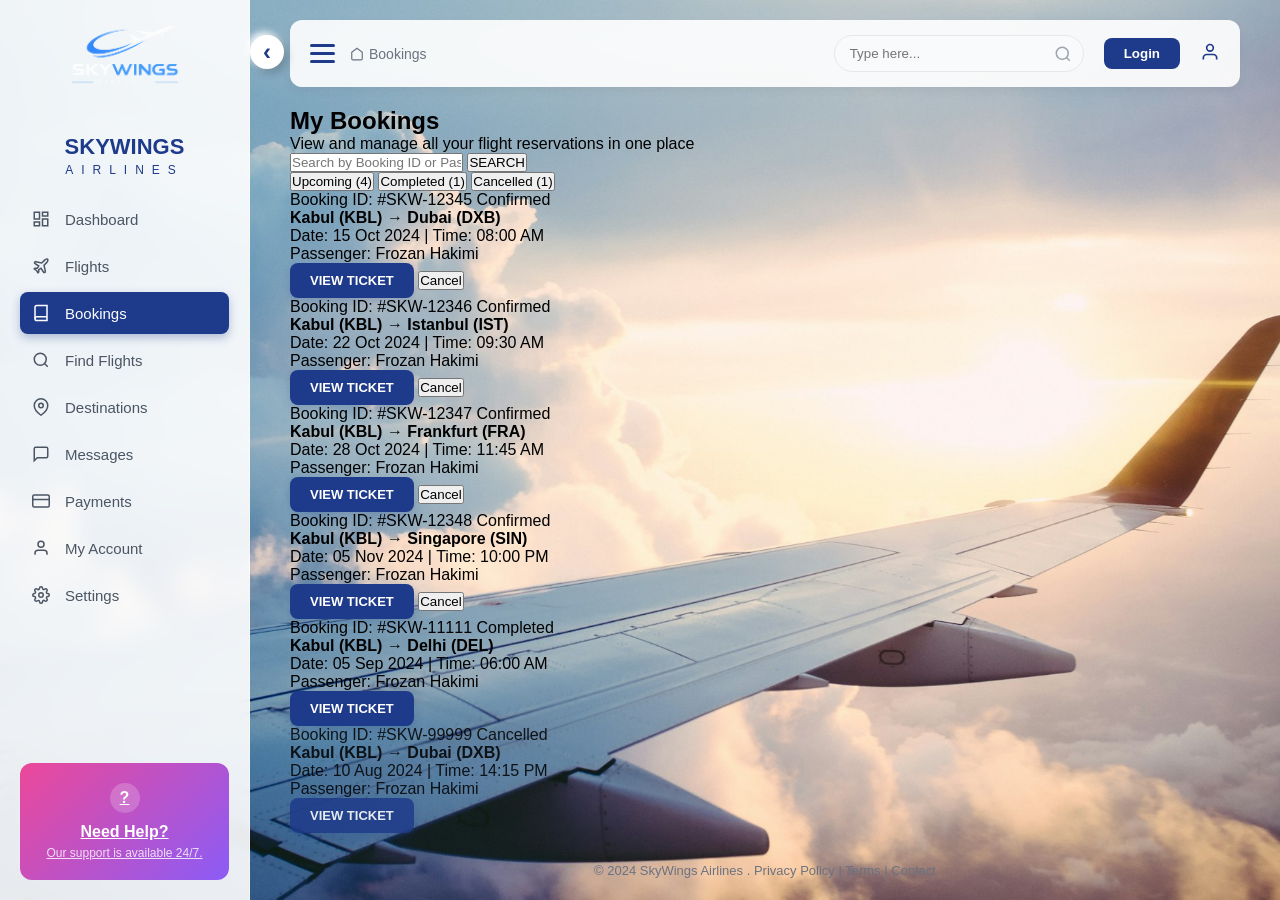
==== booking.html @ 594fcf5f "Add page and cards" ====
<!DOCTYPE html>
<html lang="en">
<head>
    <meta charset="UTF-8">
    <meta name="viewport" content="width=device-width, initial-scale=1.0">
    <title>My Bookings - SkyWings Airlines</title>
    <link rel="stylesheet" href="style.css">
    <link rel="stylesheet" href="responsive.css">
    <link rel="stylesheet" href="pages.css">
</head>
<body>

    <!-- Sidebar -->
    <aside class="sidebar">
        <div class="logo-area">
            <img src="images/logo.png" alt="SkyWings Logo">
            <h1>SKYWINGS</h1>
            <span>Airlines</span>
        </div>
        <nav class="menu">
            <a href="Dashboard.html">
                <svg width="18" height="18" viewBox="0 0 24 24" fill="none" stroke="currentColor" stroke-width="2"><rect x="3" y="3" width="7" height="9"></rect><rect x="14" y="3" width="7" height="5"></rect><rect x="14" y="12" width="7" height="9"></rect><rect x="3" y="16" width="7" height="5"></rect></svg>
                Dashboard
            </a>
            <a href="findflights.html">
                <svg width="18" height="18" viewBox="0 0 24 24" fill="none" stroke="currentColor" stroke-width="2"><path d="M17.8 19.2L16 11l3.5-3.5C21 6 21.5 4 21 3c-1-.5-3 0-4.5 1.5L13 8 4.8 6.2c-.5-.1-.9.1-1.1.5l-.3.5c-.2.5-.1 1 .3 1.3L9 12l-2 3H4l-1 1 3 2 2 3 1-1v-3l3-2 3.5 5.3c.3.4.8.5 1.3.3l.5-.2c.4-.3.6-.7.5-1.2z"></path></svg>
                Flights
            </a>
            <a href="booking.html" class="active">
                <svg width="18" height="18" viewBox="0 0 24 24" fill="none" stroke="currentColor" stroke-width="2"><path d="M4 19.5A2.5 2.5 0 0 1 6.5 17H20"></path><path d="M6.5 2H20v20H6.5A2.5 2.5 0 0 1 4 19.5v-15A2.5 2.5 0 0 1 6.5 2z"></path></svg>
                Bookings
            </a>
            <a href="findflights.html">
                <svg width="18" height="18" viewBox="0 0 24 24" fill="none" stroke="currentColor" stroke-width="2"><circle cx="11" cy="11" r="8"></circle><line x1="21" y1="21" x2="16.65" y2="16.65"></line></svg>
                Find Flights
            </a>
            <a href="#">
                <svg width="18" height="18" viewBox="0 0 24 24" fill="none" stroke="currentColor" stroke-width="2"><path d="M21 10c0 7-9 13-9 13s-9-6-9-13a9 9 0 0 1 18 0z"></path><circle cx="12" cy="10" r="3"></circle></svg>
                Destinations
            </a>
            <a href="#">
                <svg width="18" height="18" viewBox="0 0 24 24" fill="none" stroke="currentColor" stroke-width="2"><path d="M21 15a2 2 0 0 1-2 2H7l-4 4V5a2 2 0 0 1 2-2h14a2 2 0 0 1 2 2z"></path></svg>
                Messages
            </a>
            <a href="#">
                <svg width="18" height="18" viewBox="0 0 24 24" fill="none" stroke="currentColor" stroke-width="2"><rect x="1" y="4" width="22" height="16" rx="2" ry="2"></rect><line x1="1" y1="10" x2="23" y2="10"></line></svg>
                Payments
            </a>
            <a href="#">
                <svg width="18" height="18" viewBox="0 0 24 24" fill="none" stroke="currentColor" stroke-width="2"><path d="M20 21v-2a4 4 0 0 0-4-4H8a4 4 0 0 0-4 4v2"></path><circle cx="12" cy="7" r="4"></circle></svg>
                My Account
            </a>
            <a href="#">
                <svg width="18" height="18" viewBox="0 0 24 24" fill="none" stroke="currentColor" stroke-width="2"><circle cx="12" cy="12" r="3"></circle><path d="M19.4 15a1.65 1.65 0 0 0 .33 1.82l.06.06a2 2 0 0 1 0 2.83 2 2 0 0 1-2.83 0l-.06-.06a1.65 1.65 0 0 0-1.82-.33 1.65 1.65 0 0 0-1 1.51V21a2 2 0 0 1-2 2 2 2 0 0 1-2-2v-.09A1.65 1.65 0 0 0 9 19.4a1.65 1.65 0 0 0-1.82.33l-.06.06a2 2 0 0 1-2.83 0 2 2 0 0 1 0-2.83l.06-.06a1.65 1.65 0 0 0 .33-1.82 1.65 1.65 0 0 0-1.51-1H3a2 2 0 0 1-2-2 2 2 0 0 1 2-2h.09A1.65 1.65 0 0 0 4.6 9a1.65 1.65 0 0 0-.33-1.82l-.06-.06a2 2 0 0 1 0-2.83 2 2 0 0 1 2.83 0l.06.06a1.65 1.65 0 0 0 1.82.33H9a1.65 1.65 0 0 0 1-1.51V3a2 2 0 0 1 2-2 2 2 0 0 1 2 2v.09a1.65 1.65 0 0 0 1 1.51 1.65 1.65 0 0 0 1.82-.33l.06-.06a2 2 0 0 1 2.83 0 2 2 0 0 1 0 2.83l-.06.06a1.65 1.65 0 0 0-.33 1.82V9a1.65 1.65 0 0 0 1.51 1H21a2 2 0 0 1 2 2 2 2 0 0 1-2 2h-.09a1.65 1.65 0 0 0-1.51 1z"></path></svg>
                Settings
            </a>
        </nav>
        <a href="mailto:hakimifrozan0@gmail.com" class="support-card">
            <div class="help-icon">?</div>
            <h3>Need Help?</h3>
            <p>Our support is available 24/7.</p>
        </a>
    </aside>

    <button class="sidebar-toggle" id="sidebarToggle" aria-label="Collapse sidebar">‹</button>
    <div class="sidebar-overlay" id="sidebarOverlay"></div>

    <!-- Main Content -->
    <main class="main-content">

        <header class="topbar">
            <div class="topbar-left">
                <button class="hamburger" id="hamburgerBtn">
                    <div class="line"></div>
                    <div class="line"></div>
                    <div class="line"></div>
                </button>
                <div class="page-title">
                    <svg width="14" height="14" viewBox="0 0 24 24" fill="none" stroke="currentColor" stroke-width="2"><path d="M3 9l9-7 9 7v11a2 2 0 0 1-2 2H5a2 2 0 0 1-2-2z"></path></svg>
                    <span>Bookings</span>
                </div>
                <div class="hamburger-dropdown" id="hamburgerDropdown">
                    <a href="#" onclick="selectOption(event)">Profile</a>
                    <a href="#" onclick="selectOption(event)">Settings</a>
                    <a href="#" onclick="selectOption(event)">Help</a>
                    <a href="#" onclick="selectOption(event)">Log out</a>
                </div>
            </div>
            <div class="topbar-right">
                <div class="search-box">
                    <input type="text" placeholder="Type here..." id="searchInput">
                    <svg width="18" height="18" viewBox="0 0 24 24" fill="none" stroke="currentColor" stroke-width="2"><circle cx="11" cy="11" r="8"></circle><line x1="21" y1="21" x2="16.65" y2="16.65"></line></svg>
                    <div class="search-dropdown" id="searchDropdown">
                        <a href="findflights.html">Find Flights</a>
                        <a href="booking.html">Bookings</a>
                        <a href="Dashboard.html">Dashboard</a>
                    </div>
                </div>
                <button class="login-btn">Login</button>
                <div class="user-actions">
                    <svg width="20" height="20" viewBox="0 0 24 24" fill="none" stroke="currentColor" stroke-width="2"><path d="M20 21v-2a4 4 0 0 0-4-4H8a4 4 0 0 0-4 4v2"></path><circle cx="12" cy="7" r="4"></circle></svg>
                </div>
            </div>
        </header>

        <!-- HERO -->
        <div class="page-hero">
            <div class="page-hero-content">
                <h2>My Bookings</h2>
                <p>View and manage all your flight reservations in one place</p>
                <div class="hero-search-form">
                    <input type="text" placeholder="Search by Booking ID or Passenger Name">
                    <button class="btn-search">SEARCH</button>
                </div>
            </div>
        </div>

        <!-- TABS -->
        <div class="view-tabs">
            <button class="tab-btn active" data-target="upcoming">Upcoming (4)</button>
            <button class="tab-btn" data-target="completed">Completed (1)</button>
            <button class="tab-btn" data-target="cancelled">Cancelled (1)</button>
        </div>

        <!-- UPCOMING -->
        <div id="upcoming" class="view-content active">
            <div class="booking-card">
                <div class="booking-header">
                    <span>Booking ID: #SKW-12345</span>
                    <span class="status confirmed">Confirmed</span>
                </div>
                <div class="booking-body">
                    <div class="booking-route">
                        <h4>Kabul (KBL) → Dubai (DXB)</h4>
                        <p>Date: 15 Oct 2024 | Time: 08:00 AM</p>
                        <p>Passenger: Frozan Hakimi</p>
                    </div>
                    <div class="booking-actions">
                        <button class="btn-blue">View Ticket</button>
                        <button class="btn-cancel">Cancel</button>
                    </div>
                </div>
            </div>

            <div class="booking-card">
                <div class="booking-header">
                    <span>Booking ID: #SKW-12346</span>
                    <span class="status confirmed">Confirmed</span>
                </div>
                <div class="booking-body">
                    <div class="booking-route">
                        <h4>Kabul (KBL) → Istanbul (IST)</h4>
                        <p>Date: 22 Oct 2024 | Time: 09:30 AM</p>
                        <p>Passenger: Frozan Hakimi</p>
                    </div>
                    <div class="booking-actions">
                        <button class="btn-blue">View Ticket</button>
                        <button class="btn-cancel">Cancel</button>
                    </div>
                </div>
            </div>

            <div class="booking-card">
                <div class="booking-header">
                    <span>Booking ID: #SKW-12347</span>
                    <span class="status confirmed">Confirmed</span>
                </div>
                <div class="booking-body">
                    <div class="booking-route">
                        <h4>Kabul (KBL) → Frankfurt (FRA)</h4>
                        <p>Date: 28 Oct 2024 | Time: 11:45 AM</p>
                        <p>Passenger: Frozan Hakimi</p>
                    </div>
                    <div class="booking-actions">
                        <button class="btn-blue">View Ticket</button>
                        <button class="btn-cancel">Cancel</button>
                    </div>
                </div>
            </div>

            <div class="booking-card">
                <div class="booking-header">
                    <span>Booking ID: #SKW-12348</span>
                    <span class="status confirmed">Confirmed</span>
                </div>
                <div class="booking-body">
                    <div class="booking-route">
                        <h4>Kabul (KBL) → Singapore (SIN)</h4>
                        <p>Date: 05 Nov 2024 | Time: 10:00 PM</p>
                        <p>Passenger: Frozan Hakimi</p>
                    </div>
                    <div class="booking-actions">
                        <button class="btn-blue">View Ticket</button>
                        <button class="btn-cancel">Cancel</button>
                    </div>
                </div>
            </div>
        </div>

        <!-- COMPLETED -->
        <div id="completed" class="view-content">
            <div class="booking-card">
                <div class="booking-header">
                    <span>Booking ID: #SKW-11111</span>
                    <span class="status completed">Completed</span>
                </div>
                <div class="booking-body">
                    <div class="booking-route">
                        <h4>Kabul (KBL) → Delhi (DEL)</h4>
                        <p>Date: 05 Sep 2024 | Time: 06:00 AM</p>
                        <p>Passenger: Frozan Hakimi</p>
                    </div>
                    <div class="booking-actions">
                        <button class="btn-blue">View Ticket</button>
                    </div>
                </div>
            </div>
        </div>

        <!-- CANCELLED -->
        <div id="cancelled" class="view-content">
            <div class="booking-card" style="opacity: 0.85;">
                <div class="booking-header">
                    <span>Booking ID: #SKW-99999</span>
                    <span class="status cancelled">Cancelled</span>
                </div>
                <div class="booking-body">
                    <div class="booking-route">
                        <h4>Kabul (KBL) → Dubai (DXB)</h4>
                        <p>Date: 10 Aug 2024 | Time: 14:15 PM</p>
                        <p>Passenger: Frozan Hakimi</p>
                    </div>
                    <div class="booking-actions">
                        <button class="btn-blue">View Ticket</button>
                    </div>
                </div>
            </div>
        </div>

        <div class="footer">
            © 2024 SkyWings Airlines . Privacy Policy | Terms | Contact
        </div>
    </main>
---- style.css ----
* {
    margin: 0;
    padding: 0;
    box-sizing: border-box;
    font-family: 'Segoe UI', Arial, sans-serif;
}

body {
    height: 100vh;
    display: flex;
    background: url('images/sky.jpeg') center/cover no-repeat fixed;
    overflow: hidden;
}

/* Sidebar */
.sidebar {
    width: 250px;
    background: rgba(255, 255, 255, 0.9);
    backdrop-filter: blur(10px);
    border-right: 1px solid rgba(255, 255, 255, 0.4);
    display: flex;
    flex-direction: column;
    padding: 20px;
    z-index: 200;
    overflow: auto;
}

.logo-area {
    text-align: center;
    margin-bottom: 20px;
}

.logo-area img {
    width: 150px;
    height: auto;
    margin-top: -40px;
}

.logo-area h1 {
    color: #1e3a8a;
    font-size: 22px;
    font-weight: 800;
}

.logo-area span {
    color: #1e3a8a;
    font-size: 12px;
    letter-spacing: 8px;
    text-transform: uppercase;
}

.menu {
    list-style: none;
    flex-grow: 1;
}

.menu a {
    display: flex;
    align-items: center;
    gap: 15px;
    padding: 12px;
    margin-bottom: 5px;
    text-decoration: none;
    color: #4b5563;
    border-radius: 8px;
    font-size: 15px;
    transition: 0.3s;
}

.menu a.active,
.menu a:hover {
    background-color: #1e3a8a;
    color: white;
    box-shadow: 0 4px 10px rgba(30, 58, 138, 0.3);
}

.support-card {
    background: linear-gradient(135deg, #ec4899, #8b5cf6);
    color: white;
    padding: 20px;
    border-radius: 12px;
    text-align: center;
    cursor: pointer;
}

.help-icon {
    width: 30px;
    height: 30px;
    background: rgba(255, 255, 255, 0.2);
    border-radius: 50%;
    margin: 0 auto 10px;
    font-weight: bold;
    display: flex;
    align-items: center;
    justify-content: center;
}

.support-card h3 {
    font-size: 16px;
    margin-bottom: 5px;
}

.support-card p {
    font-size: 12px;
    opacity: 0.8;
}

/* Main Content */
.main-content {
    flex-grow: 1;
    padding: 20px 40px;
    overflow-y: auto;
}

/* Topbar */
.topbar {
    display: flex;
    justify-content: space-between;
    align-items: center;
    margin-bottom: 20px;
    background: rgba(255, 255, 255, 0.9);
    padding: 15px 20px;
    border-radius: 12px;
    backdrop-filter: blur(10px);
    box-shadow: 0 4px 10px rgba(0, 0, 0, 0.05);
    position: relative;
    z-index: 10;
}

.topbar-left {
    display: flex;
    align-items: center;
    gap: 15px;
    position: relative;
}

.hamburger {
    display: flex;
    flex-direction: column;
    gap: 5px;
    background: none;
    border: none;
    cursor: pointer;
}

.hamburger .line {
    width: 25px;
    height: 3px;
    background-color: #1e3a8a;
    border-radius: 2px;
}

.page-title {
    color: #6b7280;
    font-size: 14px;
    display: flex;
    align-items: center;
    gap: 5px;
}

.topbar-right {
    display: flex;
    align-items: center;
    gap: 20px;
}

.search-box {
    position: relative;
    width: 250px;
}

.search-box input {
    width: 100%;
    padding: 10px 35px 10px 15px;
    border: 1px solid #e5e7eb;
    border-radius: 20px;
    outline: none;
    background: #f9fafb;
}

.search-box svg {
    position: absolute;
    right: 12px;
    top: 50%;
    transform: translateY(-50%);
    color: #9ca3af;
}

.search-dropdown {
    position: absolute;
    top: 110%;
    left: 0;
    right: 0;
    background: white;
    border-radius: 8px;
    box-shadow: 0 10px 20px rgba(0, 0, 0, 0.1);
    overflow: hidden;
    display: none;
}

.search-dropdown.show {
    display: block;
}

.search-dropdown a {
    display: block;
    padding: 12px 15px;
    text-decoration: none;
    color: #1e3a8a;
    font-size: 14px;
}

.search-dropdown a:hover {
    background-color: #f3f4f6;
}

.login-btn {
    background: #1e3a8a;
    color: white;
    border: none;
    padding: 8px 20px;
    border-radius: 8px;
    cursor: pointer;
    font-weight: bold;
}

.user-actions svg {
    color: #1e3a8a;
    cursor: pointer;
}

.welcome-title {
    font-size: 28px;
    color: #1e3a8a;
    margin-bottom: 20px;
}

/* Hamburger Dropdown */
.hamburger-dropdown {
    position: absolute;
    top: 50px;
    left: 0;
    background: #ffffff;
    border: 1px solid #e5e7eb;
    border-radius: 8px;
    box-shadow: 0 10px 20px rgba(0, 0, 0, 0.1);
    padding: 10px;
    min-width: 180px;
    display: none;
    z-index: 1000;
}

.hamburger-dropdown.show {
    display: block;
}

.hamburger-dropdown a {
    display: block;
    padding: 12px 15px;
    text-decoration: none;
    color: #1e3a8a;
    font-size: 14px;
    border-radius: 6px;
    border-bottom: 1px solid #f3f4f6;
    transition: background 0.3s;
}

.hamburger-dropdown a:last-child {
    border-bottom: none;
}

.hamburger-dropdown a:hover {
    background-color: #f3f4f6;
    color: #1e3a8a;
}
/* Cards Grid */
.dashboard-grid {
    display: grid;
    grid-template-columns: repeat(2, 1fr);
    gap: 20px;
}

.card {
    background: rgba(255, 255, 255, 0.9);
    backdrop-filter: blur(10px);
    border: 1px solid rgba(255, 255, 255, 0.5);
    border-radius: 16px;
    padding: 20px;
    box-shadow: 0 10px 20px rgba(0, 0, 0, 0.05);
}

.card-header {
    display: flex;
    justify-content: space-between;
    align-items: center;
    margin-bottom: 15px;
}

.card-title {
    font-weight: bold;
    color: #1e3a8a;
    font-size: 18px;
}

.info-icon {
    width: 20px;
    height: 20px;
    border: 1px solid #e5e7eb;
    border-radius: 50%;
    display: flex;
    align-items: center;
    justify-content: center;
    color: #9ca3af;
    font-size: 12px;
    cursor: pointer;
}

/* Progress Bars */
.progress-bar {
    width: 100%;
    height: 8px;
    background: #e5e7eb;
    border-radius: 10px;
    overflow: hidden;
    margin: 8px 0 18px;
    flex: 2;
}

.progress-fill {
    height: 100%;
    background: #3b82f6;
    border-radius: 10px;
}

/* Chart Cards */
.chart-layout {
    display: flex;
    align-items: center;
    gap: 20px;
    margin-bottom: 20px;
}

.graph-placeholder {
    width: 150px;
    height: 150px;
    background-color: #f3f4f6;
    border-radius: 50%;
    display: flex;
    justify-content: center;
    align-items: center;
    flex-shrink: 0;
    overflow: hidden;
}

.graph-placeholder img {
    width: 100%;
    height: 100%;
    object-fit: cover;
}

.chart-legend {
    display: flex;
    flex-direction: column;
    justify-content: center;
    gap: 15px;
    width: 100%;
    font-size: 13px;
}

.legend-item {
    display: flex;
    align-items: center;
    color: #374151;
}

.dot {
    width: 12px;
    height: 12px;
    border-radius: 3px;
    margin-right: 10px;
    flex-shrink: 0;
}

.pct {
    margin-left: auto;
    color: #6b7280;
    font-weight: bold;
}

/* Buttons */
.btn-blue {
    background: #1e3a8a;
    color: white;
    border: none;
    padding: 10px 20px;
    border-radius: 8px;
    cursor: pointer;
    font-size: 13px;
    font-weight: bold;
    text-transform: uppercase;
    transition: 0.3s;
    box-shadow: 0 4px 10px rgba(30, 58, 138, 0.2);
}

.btn-blue:hover {
    background: #2563eb;
    transform: translateY(-2px);
}

/* Flight Performance */
.stat-row {
    display: flex;
    align-items: center;
    justify-content: space-between;
    margin-bottom: 12px;
}

.thumb-placeholder {
    width: 50px;
    height: 40px;
    border-radius: 6px;
    flex-shrink: 0;
    border: 1px solid #e5e7eb;
}

.stat-name {
    flex: 1;
    margin-left: 15px;
    font-weight: 600;
    color: #1f2937;
    font-size: 14px;
}

.percentage {
    font-weight: bold;
    color: #1e3a8a;
}

.footer {
    text-align: center;
    margin-top: 30px;
    color: #6b7280;
    font-size: 13px;
}
/* =========================================
   DESKTOP SIDEBAR TOGGLE BUTTON
   ========================================= */

   .sidebar-toggle {
    position: fixed;
    left: 250px;
    top: 35px;

    width: 34px;
    height: 34px;

    border: none;
    border-radius: 50%;

    background: #ffffff;
    color: #1e3a8a;

    font-size: 24px;
    font-weight: bold;

    display: flex;
    align-items: center;
    justify-content: center;

    cursor: pointer;

    /* Embossed effect */
    box-shadow:
        4px 4px 8px rgba(0, 0, 0, 0.20),
        -3px -3px 7px rgba(255, 255, 255, 0.9);

    z-index: 3000;

    transition: 0.3s ease;
}

.sidebar-toggle:hover {
    transform: scale(1.08);
}

.sidebar-toggle:active {
    box-shadow:
        inset 3px 3px 6px rgba(0, 0, 0, 0.20),
        inset -3px -3px 6px rgba(255, 255, 255, 0.8);
}


/* =========================================
   COLLAPSED SIDEBAR - DESKTOP
   ========================================= */

.sidebar {
    transition: width 0.3s ease;
}

.sidebar.collapsed {
    width: 80px;
}


/* Hide logo */

.sidebar.collapsed .logo-area img,
.sidebar.collapsed .logo-area h1,
.sidebar.collapsed .logo-area span {
    display: none;
}


/* Keep only icons */

.sidebar.collapsed .menu a {
    font-size: 0;
    justify-content: center;
}

.sidebar.collapsed .menu a svg {
    width: 20px;
    height: 20px;
    flex-shrink: 0;
}


/* Hide support card */

.sidebar.collapsed .support-card {
    display: none;
}


/* Move button next to collapsed sidebar */

.sidebar.collapsed ~ .sidebar-toggle {
    left: 54px;
}


/* Rotate button */

.sidebar.collapsed ~ .sidebar-toggle {
    transform: rotate(180deg);
}

/* =========================================
   MOBILE SIDEBAR
   ========================================= */

   @media (max-width: 768px) {

    /* Hide the small four-item hamburger dropdown on mobile */

    .hamburger-dropdown {
        display: none !important;
    }


    /* Sidebar opens as a window */

    .sidebar {
        position: fixed;

        top: 70px;
        left: 20px;

        width: 280px;
        height: auto;
        max-height: calc(100vh - 90px);

        background: rgba(255, 255, 255, 0.97);

        border-radius: 16px;

        z-index: 2500;

        transform: translateX(-120%);

        transition: transform 0.35s ease;

        overflow-y: auto;

        box-shadow: 0 10px 30px rgba(0, 0, 0, 0.30);
    }


    /* Open the window */

    .sidebar.mobile-open {
        transform: translateX(0);
    }


    /* Keep all sidebar items visible */

    .sidebar.collapsed {
        width: 280px;
    }

    .sidebar.collapsed .logo-area img,
    .sidebar.collapsed .logo-area h1,
    .sidebar.collapsed .logo-area span {
        display: block;
    }

    .sidebar.collapsed .menu a {
        font-size: 15px;
        justify-content: flex-start;
    }

    .sidebar.collapsed .menu a svg {
        width: 18px;
        height: 18px;
    }

    .sidebar.collapsed .support-card {
        display: block;
    }


    /* Hide desktop circle button */

    .sidebar-toggle {
        display: none;
    }


    /* Dark area behind the window */

    .sidebar-overlay {
        position: fixed;

        top: 0;
        left: 0;

        width: 100%;
        height: 100%;

        background: rgba(0, 0, 0, 0.35);

        z-index: 2400;

        opacity: 0;
        visibility: hidden;

        transition: opacity 0.35s ease;
    }

    .sidebar-overlay.show {
        opacity: 1;
        visibility: visible;
    }
}
---- responsive.css ----
/* =========================================
   RESPONSIVE DESIGN
   ========================================= */

/* mobile */
@media (max-width: 1024px) {

    .main-content {
        padding: 20px;
    }

    .dashboard-grid {
        grid-template-columns: 1fr;
    }

    .search-box {
        width: 200px;
    }

}
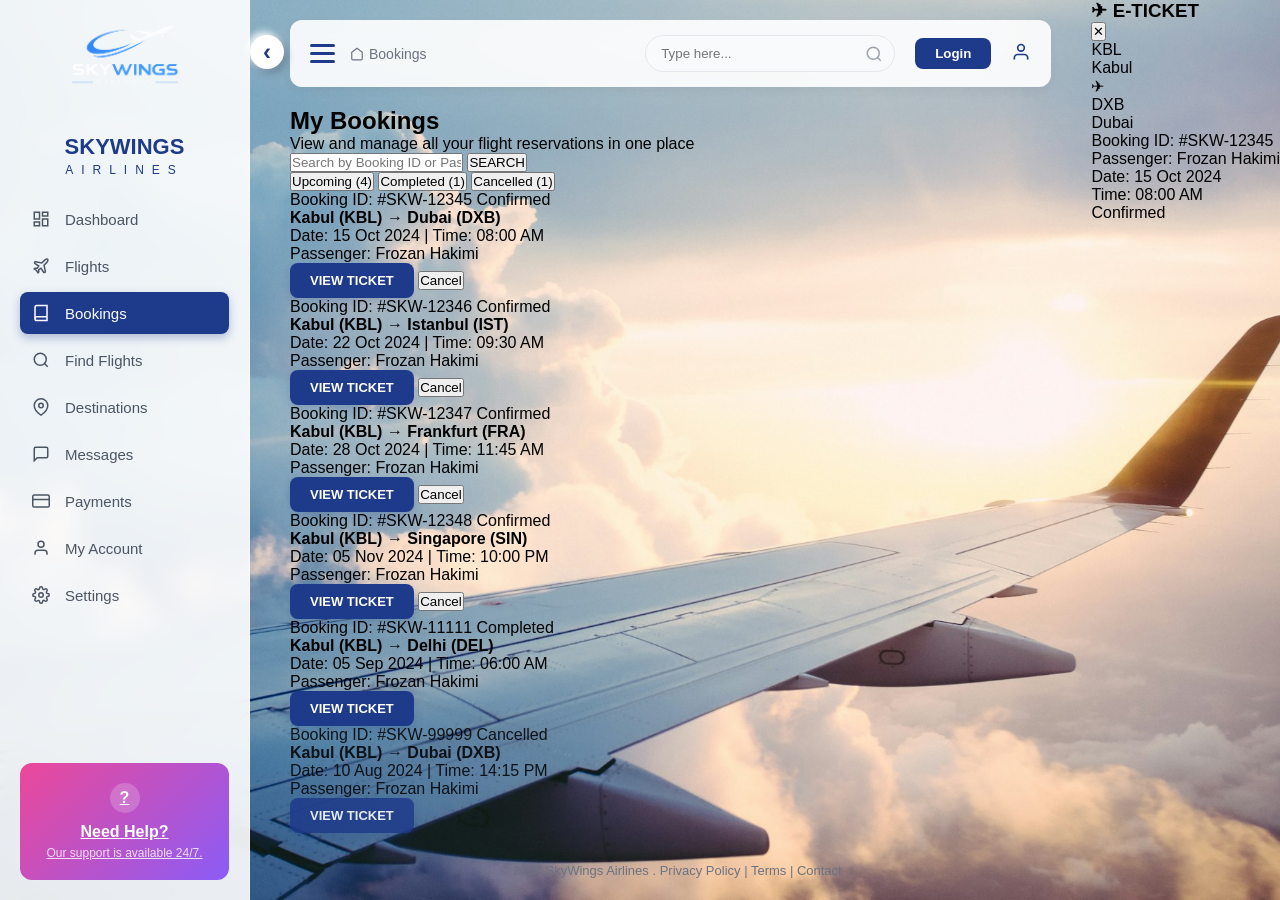
==== commit ebe94016: "Add ticket panal to booking page" ====
--- a/booking.html
+++ b/booking.html
@@ -240,4 +240,68 @@
         <div class="footer">
             © 2024 SkyWings Airlines . Privacy Policy | Terms | Contact
         </div>
-    </main>+    </main>
+      <!-- TICKET PANEL -->
+      <div class="ticket-overlay" id="ticketOverlay"></div>
+
+      <div class="ticket-panel" id="ticketPanel">
+          <div class="ticket-header">
+              <h3>✈ E-TICKET</h3>
+              <button class="close-ticket" id="closeTicket">✕</button>
+          </div>
+  
+          <div class="ticket-route">
+              <div class="city">
+                  <div class="code" id="ticketFrom">KBL</div>
+                  <div class="name" id="ticketFromCity">Kabul</div>
+              </div>
+              <div class="plane-icon">✈</div>
+              <div class="city">
+                  <div class="code" id="ticketTo">DXB</div>
+                  <div class="name" id="ticketToCity">Dubai</div>
+              </div>
+          </div>
+  
+          <div class="ticket-info">
+              <div class="ticket-row">
+                  <span class="label">Booking ID:</span>
+                  <span class="value" id="ticketId">#SKW-12345</span>
+              </div>
+              <div class="ticket-row">
+                  <span class="label">Passenger:</span>
+                  <span class="value" id="ticketPassenger">Frozan Hakimi</span>
+              </div>
+              <div class="ticket-row">
+                  <span class="label">Date:</span>
+                  <span class="value" id="ticketDate">15 Oct 2024</span>
+              </div>
+              <div class="ticket-row">
+                  <span class="label">Time:</span>
+                  <span class="value" id="ticketTime">08:00 AM</span>
+              </div>
+          </div>
+  
+          <div class="ticket-footer">
+              <span class="status-badge">Confirmed</span>
+              <div class="barcode">
+                  <span style="height:20px"></span>
+                  <span style="height:14px"></span>
+                  <span style="height:22px"></span>
+                  <span style="height:10px"></span>
+                  <span style="height:18px"></span>
+                  <span style="height:22px"></span>
+                  <span style="height:12px"></span>
+                  <span style="height:20px"></span>
+                  <span style="height:16px"></span>
+                  <span style="height:22px"></span>
+                  <span style="height:14px"></span>
+                  <span style="height:18px"></span>
+              </div>
+          </div>
+      </div>
+  
+      <script src="script.js"></script>
+      <script src="dashboard.js"></script>
+      <script src="pages.js"></script>
+  </body>
+  </html>
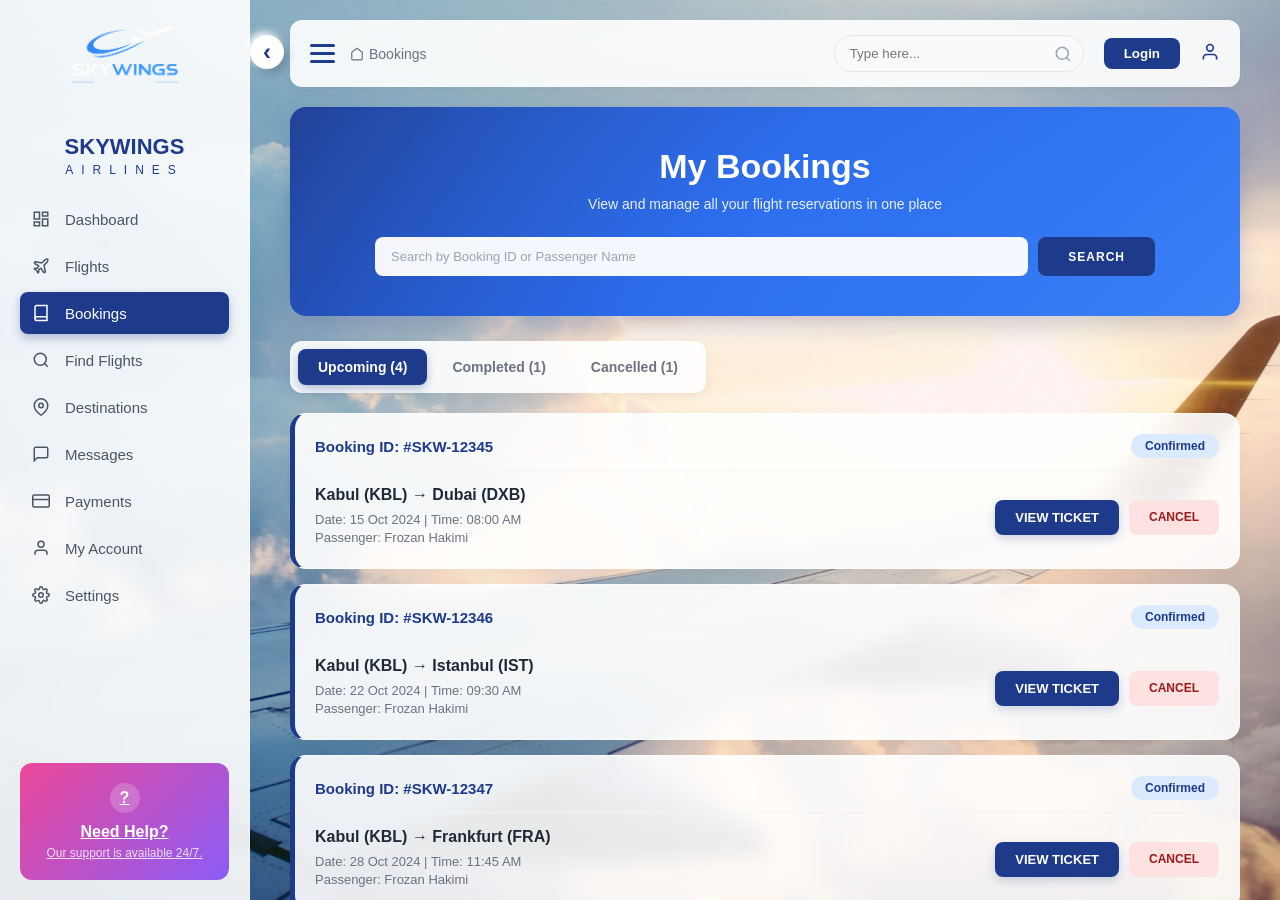
==== commit 1a9f7605: "Change css path" ====
--- a/booking.html
+++ b/booking.html
@@ -6,7 +6,7 @@
     <title>My Bookings - SkyWings Airlines</title>
     <link rel="stylesheet" href="style.css">
     <link rel="stylesheet" href="responsive.css">
-    <link rel="stylesheet" href="pages.css">
+    <link rel="stylesheet" href="login-page/pages.css">
 </head>
 <body>
 
--- a/login-page/pages.css
+++ b/login-page/pages.css
@@ -0,0 +1,851 @@
+/* =========================================
+   HERO BANNER
+   ========================================= */
+   .page-hero {
+    background: linear-gradient(135deg, #1e3a8a 0%, #2563eb 50%, #3b82f6 100%);
+    border-radius: 16px;
+    padding: 40px 30px;
+    color: white;
+    text-align: center;
+    margin-bottom: 25px;
+    position: relative;
+    overflow: hidden;
+    box-shadow: 0 10px 25px rgba(30, 58, 138, 0.2);
+}
+
+.page-hero::before {
+    content: "";
+    position: absolute;
+    top: -50%;
+    left: -50%;
+    width: 200%;
+    height: 200%;
+    background: radial-gradient(circle, rgba(59, 130, 246, 0.4) 0%, transparent 70%);
+    pointer-events: none;
+}
+
+.page-hero-content {
+    position: relative;
+    z-index: 1;
+}
+
+.page-hero h2 {
+    font-size: 34px;
+    font-weight: 800;
+    margin-bottom: 10px;
+}
+
+.page-hero p {
+    font-size: 14px;
+    opacity: 0.9;
+    margin-bottom: 25px;
+}
+
+.hero-search-form {
+    display: flex;
+    gap: 10px;
+    max-width: 780px;
+    margin: 0 auto;
+    flex-wrap: wrap;
+    justify-content: center;
+}
+
+.hero-search-form input,
+.hero-search-form select {
+    flex: 1;
+    min-width: 150px;
+    padding: 12px 16px;
+    border: none;
+    border-radius: 8px;
+    font-size: 13px;
+    outline: none;
+    background: rgba(255, 255, 255, 0.95);
+    color: #1f2937;
+    font-family: inherit;
+}
+
+.hero-search-form input::placeholder {
+    color: #9ca3af;
+}
+
+.hero-search-form .btn-search {
+    background: #1e3a8a;
+    color: white;
+    border: none;
+    padding: 12px 30px;
+    border-radius: 8px;
+    font-weight: bold;
+    font-size: 12px;
+    cursor: pointer;
+    letter-spacing: 1px;
+    transition: 0.3s;
+    font-family: inherit;
+}
+
+.hero-search-form .btn-search:hover {
+    background: #2563eb;
+    transform: translateY(-2px);
+}
+
+
+/* =========================================
+   TABS
+   ========================================= */
+.view-tabs {
+    display: flex;
+    gap: 5px;
+    margin-bottom: 20px;
+    background: rgba(255, 255, 255, 0.9);
+    padding: 8px;
+    border-radius: 12px;
+    box-shadow: 0 4px 12px rgba(0, 0, 0, 0.05);
+    backdrop-filter: blur(10px);
+    width: fit-content;
+}
+
+.tab-btn {
+    display: flex;
+    align-items: center;
+    gap: 8px;
+    padding: 10px 20px;
+    background: none;
+    border: none;
+    font-size: 14px;
+    font-weight: 600;
+    color: #6b7280;
+    cursor: pointer;
+    border-radius: 8px;
+    transition: 0.3s;
+    font-family: inherit;
+}
+
+.tab-btn.active {
+    background: #1e3a8a;
+    color: white;
+    box-shadow: 0 4px 10px rgba(30, 58, 138, 0.3);
+}
+
+.tab-btn:hover:not(.active) {
+    background: #f3f4f6;
+    color: #1e3a8a;
+}
+
+.view-content {
+    display: none;
+    animation: fadeIn 0.35s ease;
+}
+
+.view-content.active {
+    display: block;
+}
+
+@keyframes fadeIn {
+    from {
+        opacity: 0;
+        transform: translateY(10px);
+    }
+    to {
+        opacity: 1;
+        transform: translateY(0);
+    }
+}
+
+/* =========================================
+   FLIGHT CARD - List View
+   ========================================= */
+.flight-card {
+    background: rgba(255, 255, 255, 0.9);
+    backdrop-filter: blur(10px);
+    border: 1px solid rgba(255, 255, 255, 0.5);
+    border-radius: 16px;
+    padding: 20px;
+    margin-bottom: 15px;
+    display: flex;
+    align-items: center;
+    justify-content: space-between;
+    gap: 20px;
+    box-shadow: 0 10px 20px rgba(0, 0, 0, 0.05);
+    transition: 0.3s;
+}
+
+.flight-card:hover {
+    transform: translateY(-3px);
+    box-shadow: 0 10px 20px rgba(30, 58, 138, 0.15);
+}
+
+.flight-airline {
+    display: flex;
+    align-items: center;
+    gap: 12px;
+    min-width: 160px;
+}
+
+.airline-logo {
+    width: 42px;
+    height: 42px;
+    object-fit: contain;
+    border-radius: 50%;
+    background: #f3f4f6;
+    padding: 5px;
+}
+
+.flight-airline span {
+    font-weight: bold;
+    color: #1e3a8a;
+    font-size: 14px;
+}
+
+.flight-route {
+    display: flex;
+    align-items: center;
+    gap: 20px;
+    flex: 1;
+    justify-content: center;
+}
+
+.flight-route .time {
+    font-size: 20px;
+    font-weight: bold;
+    color: #1e3a8a;
+    text-align: center;
+}
+
+.flight-route .time span {
+    display: block;
+    font-size: 11px;
+    color: #6b7280;
+    font-weight: normal;
+    margin-top: 3px;
+}
+
+.flight-route .duration {
+    text-align: center;
+    font-size: 12px;
+    color: #6b7280;
+    min-width: 80px;
+}
+
+.flight-route .duration .line {
+    width: 60px;
+    height: 2px;
+    background: #d1d5db;
+    margin: 5px auto;
+    position: relative;
+    border-radius: 2px;
+}
+
+.flight-route .duration .line::before,
+.flight-route .duration .line::after {
+    content: "";
+    position: absolute;
+    width: 6px;
+    height: 6px;
+    border-radius: 50%;
+    background: #1e3a8a;
+    top: -2px;
+}
+
+.flight-route .duration .line::before { left: -3px; }
+.flight-route .duration .line::after { right: -3px; }
+
+.flight-price {
+    display: flex;
+    flex-direction: column;
+    align-items: flex-end;
+    gap: 8px;
+    min-width: 110px;
+}
+
+.flight-price span {
+    font-size: 22px;
+    font-weight: bold;
+    color: #1e3a8a;
+}
+
+/* =========================================
+   GRID VIEW
+   ========================================= */
+.flight-grid {
+    display: grid;
+    grid-template-columns: repeat(auto-fill, minmax(250px, 1fr));
+    gap: 20px;
+}
+
+.flight-card-grid {
+    background: rgba(255, 255, 255, 0.9);
+    backdrop-filter: blur(10px);
+    border: 1px solid rgba(255, 255, 255, 0.5);
+    padding: 25px 20px;
+    border-radius: 16px;
+    text-align: center;
+    box-shadow: 0 10px 20px rgba(0, 0, 0, 0.05);
+    transition: 0.3s;
+}
+
+.flight-card-grid:hover {
+    transform: translateY(-5px);
+    box-shadow: 0 15px 25px rgba(30, 58, 138, 0.15);
+}
+
+.flight-card-grid .grid-logo {
+    width: 70px;
+    height: 70px;
+    object-fit: contain;
+    margin: 0 auto 15px;
+    display: block;
+    border-radius: 50%;
+    background: #f3f4f6;
+    padding: 8px;
+}
+
+.flight-card-grid h4 {
+    color: #1e3a8a;
+    margin-bottom: 6px;
+    font-size: 17px;
+}
+
+.flight-card-grid .route-text {
+    color: #6b7280;
+    font-size: 13px;
+    margin-bottom: 5px;
+}
+
+.flight-card-grid .grid-meta {
+    color: #9ca3af;
+    font-size: 12px;
+    margin-bottom: 15px;
+}
+
+.flight-card-grid .grid-price {
+    font-size: 24px;
+    font-weight: bold;
+    color: #1e3a8a;
+    margin: 15px 0;
+}
+
+.flight-card-grid .btn-blue {
+    width: 100%;
+}
+
+/* =========================================
+   BOOKING CARDS
+   ========================================= */
+.booking-card {
+    background: rgba(255, 255, 255, 0.9);
+    backdrop-filter: blur(10px);
+    border: 1px solid rgba(255, 255, 255, 0.5);
+    border-radius: 16px;
+    padding: 20px;
+    margin-bottom: 15px;
+    box-shadow: 0 10px 20px rgba(0, 0, 0, 0.05);
+    border-left: 5px solid #1e3a8a;
+    transition: 0.3s;
+}
+
+.booking-card:hover {
+    transform: translateY(-2px);
+    box-shadow: 0 10px 20px rgba(30, 58, 138, 0.15);
+}
+
+.booking-header {
+    display: flex;
+    justify-content: space-between;
+    align-items: center;
+    margin-bottom: 15px;
+    padding-bottom: 12px;
+    border-bottom: 1px solid #f3f4f6;
+}
+
+.booking-header span:first-child {
+    font-weight: bold;
+    color: #1e3a8a;
+    font-size: 15px;
+}
+
+.status {
+    padding: 5px 14px;
+    border-radius: 20px;
+    font-size: 12px;
+    font-weight: bold;
+}
+
+.status.confirmed {
+    background: #dbeafe;
+    color: #1e3a8a;
+}
+
+.status.cancelled {
+    background: #fee2e2;
+    color: #991b1b;
+}
+
+.status.completed {
+    background: #d1fae5;
+    color: #065f46;
+}
+
+.booking-body {
+    display: flex;
+    justify-content: space-between;
+    align-items: center;
+    gap: 20px;
+    flex-wrap: wrap;
+}
+
+.booking-route h4 {
+    color: #1f2937;
+    margin-bottom: 8px;
+    font-size: 16px;
+}
+
+.booking-route p {
+    color: #6b7280;
+    font-size: 13px;
+    margin-bottom: 3px;
+}
+
+.booking-actions {
+    display: flex;
+    gap: 10px;
+}
+
+.btn-cancel {
+    background: #fee2e2;
+    color: #991b1b;
+    border: none;
+    padding: 10px 20px;
+    border-radius: 8px;
+    cursor: pointer;
+    font-weight: bold;
+    font-size: 12px;
+    text-transform: uppercase;
+    transition: 0.3s;
+    font-family: inherit;
+}
+
+.btn-cancel:hover {
+    background: #fecaca;
+}
+
+/* =========================================
+   TICKET PANEL - کارت بلیط
+   ========================================= */
+.ticket-panel {
+    position: fixed;
+    top: 50%;
+    left: 270px;
+    transform: translateY(-50%) translateX(-150%);
+    width: 340px;
+    background: linear-gradient(135deg, #1e3a8a 0%, #2563eb 100%);
+    border-radius: 16px;
+    padding: 22px;
+    color: white;
+    box-shadow: 0 20px 40px rgba(30, 58, 138, 0.4);
+    z-index: 5000;
+    opacity: 0;
+    visibility: hidden;
+    transition: all 0.45s cubic-bezier(0.68, -0.55, 0.27, 1.55);
+    overflow: hidden;
+}
+
+.ticket-panel::before {
+    content: "";
+    position: absolute;
+    top: -30%;
+    right: -30%;
+    width: 200px;
+    height: 200px;
+    background: radial-gradient(circle, rgba(255, 255, 255, 0.15) 0%, transparent 70%);
+    border-radius: 50%;
+    pointer-events: none;
+}
+
+.ticket-panel.show {
+    transform: translateY(-50%) translateX(0);
+    opacity: 1;
+    visibility: visible;
+}
+
+.ticket-header {
+    display: flex;
+    justify-content: space-between;
+    align-items: center;
+    padding-bottom: 15px;
+    border-bottom: 2px dashed rgba(255, 255, 255, 0.3);
+    margin-bottom: 18px;
+}
+
+.ticket-header h3 {
+    font-size: 18px;
+    font-weight: 800;
+    letter-spacing: 1px;
+    display: flex;
+    align-items: center;
+    gap: 8px;
+}
+
+.ticket-header .close-ticket {
+    background: rgba(255, 255, 255, 0.2);
+    border: none;
+    width: 28px;
+    height: 28px;
+    border-radius: 50%;
+    color: white;
+    font-size: 16px;
+    cursor: pointer;
+    display: flex;
+    align-items: center;
+    justify-content: center;
+    transition: 0.3s;
+    font-family: inherit;
+}
+
+.ticket-header .close-ticket:hover {
+    background: rgba(255, 255, 255, 0.4);
+    transform: rotate(90deg);
+}
+
+.ticket-info {
+    display: flex;
+    flex-direction: column;
+    gap: 14px;
+    margin-bottom: 18px;
+}
+
+.ticket-row {
+    display: flex;
+    justify-content: space-between;
+    align-items: center;
+    font-size: 13px;
+}
+
+.ticket-row .label {
+    opacity: 0.75;
+    font-weight: 500;
+}
+
+.ticket-row .value {
+    font-weight: bold;
+    font-size: 14px;
+}
+
+.ticket-route {
+    display: flex;
+    align-items: center;
+    justify-content: space-between;
+    background: rgba(255, 255, 255, 0.1);
+    padding: 15px;
+    border-radius: 10px;
+    margin-bottom: 18px;
+}
+
+.ticket-route .city {
+    text-align: center;
+}
+
+.ticket-route .city .code {
+    font-size: 22px;
+    font-weight: 800;
+    letter-spacing: 2px;
+}
+
+.ticket-route .city .name {
+    font-size: 11px;
+    opacity: 0.75;
+    margin-top: 3px;
+}
+
+.ticket-route .plane-icon {
+    font-size: 20px;
+    opacity: 0.8;
+}
+
+.ticket-footer {
+    display: flex;
+    justify-content: space-between;
+    align-items: center;
+    padding-top: 15px;
+    border-top: 2px dashed rgba(255, 255, 255, 0.3);
+}
+
+.ticket-footer .status-badge {
+    background: #10b981;
+    color: white;
+    padding: 5px 14px;
+    border-radius: 20px;
+    font-size: 11px;
+    font-weight: bold;
+    letter-spacing: 1px;
+    text-transform: uppercase;
+}
+
+.ticket-footer .barcode {
+    display: flex;
+    gap: 2px;
+    align-items: flex-end;
+}
+
+.ticket-footer .barcode span {
+    display: block;
+    width: 2px;
+    background: white;
+    border-radius: 1px;
+}
+
+.ticket-overlay {
+    position: fixed;
+    top: 0;
+    left: 0;
+    width: 100%;
+    height: 100%;
+    background: rgba(0, 0, 0, 0.4);
+    z-index: 4999;
+    opacity: 0;
+    visibility: hidden;
+    transition: 0.35s;
+}
+
+.ticket-overlay.show {
+    opacity: 1;
+    visibility: visible;
+}
+
+/* =========================================
+   BOOKING CONFIRMATION PANEL
+   ========================================= */
+.booking-panel {
+    position: fixed;
+    top: 50%;
+    right: 30px;
+    transform: translateY(-50%) translateX(150%);
+    width: 340px;
+    background: linear-gradient(135deg, #1e3a8a 0%, #2563eb 100%);
+    border-radius: 16px;
+    padding: 22px;
+    color: white;
+    box-shadow: 0 20px 40px rgba(30, 58, 138, 0.4);
+    z-index: 5000;
+    opacity: 0;
+    visibility: hidden;
+    transition: all 0.45s cubic-bezier(0.68, -0.55, 0.27, 1.55);
+    overflow: hidden;
+}
+
+.booking-panel::before {
+    content: "";
+    position: absolute;
+    top: -30%;
+    right: -30%;
+    width: 200px;
+    height: 200px;
+    background: radial-gradient(circle, rgba(255, 255, 255, 0.15) 0%, transparent 70%);
+    border-radius: 50%;
+    pointer-events: none;
+}
+
+.booking-panel.show {
+    transform: translateY(-50%) translateX(0);
+    opacity: 1;
+    visibility: visible;
+}
+
+.booking-panel .panel-header {
+    display: flex;
+    justify-content: space-between;
+    align-items: center;
+    padding-bottom: 15px;
+    border-bottom: 2px dashed rgba(255, 255, 255, 0.3);
+    margin-bottom: 18px;
+}
+
+.booking-panel .panel-header h3 {
+    font-size: 18px;
+    font-weight: 800;
+    letter-spacing: 1px;
+}
+
+.booking-panel .panel-header .close-panel {
+    background: rgba(255, 255, 255, 0.2);
+    border: none;
+    width: 28px;
+    height: 28px;
+    border-radius: 50%;
+    color: white;
+    font-size: 16px;
+    cursor: pointer;
+    display: flex;
+    align-items: center;
+    justify-content: center;
+    transition: 0.3s;
+    font-family: inherit;
+}
+
+.booking-panel .panel-header .close-panel:hover {
+    background: rgba(255, 255, 255, 0.4);
+    transform: rotate(90deg);
+}
+
+.booking-panel .panel-info {
+    display: flex;
+    flex-direction: column;
+    gap: 12px;
+    margin-bottom: 18px;
+}
+
+.booking-panel .info-row {
+    display: flex;
+    justify-content: space-between;
+    align-items: center;
+    font-size: 13px;
+}
+
+.booking-panel .info-row .label {
+    opacity: 0.75;
+}
+
+.booking-panel .info-row .value {
+    font-weight: bold;
+    font-size: 14px;
+}
+
+.booking-panel .panel-total {
+    background: rgba(255, 255, 255, 0.15);
+    padding: 15px;
+    border-radius: 10px;
+    text-align: center;
+    margin-bottom: 18px;
+}
+
+.booking-panel .panel-total .total-label {
+    font-size: 12px;
+    opacity: 0.8;
+    margin-bottom: 5px;
+}
+
+.booking-panel .panel-total .total-price {
+    font-size: 28px;
+    font-weight: 800;
+    letter-spacing: 1px;
+}
+
+.booking-panel .panel-actions {
+    display: flex;
+    gap: 10px;
+}
+
+.booking-panel .panel-actions button {
+    flex: 1;
+    padding: 12px;
+    border: none;
+    border-radius: 8px;
+    font-weight: bold;
+    font-size: 12px;
+    text-transform: uppercase;
+    cursor: pointer;
+    letter-spacing: 1px;
+    font-family: inherit;
+    transition: 0.3s;
+}
+
+.booking-panel .btn-confirm-book {
+    background: white;
+    color: #1e3a8a;
+}
+
+.booking-panel .btn-confirm-book:hover {
+    background: #f3f4f6;
+    transform: translateY(-2px);
+}
+
+.booking-panel .btn-cancel-book {
+    background: rgba(255, 255, 255, 0.2);
+    color: white;
+}
+
+.booking-panel .btn-cancel-book:hover {
+    background: rgba(255, 255, 255, 0.35);
+}
+
+.booking-overlay {
+    position: fixed;
+    top: 0;
+    left: 0;
+    width: 100%;
+    height: 100%;
+    background: rgba(0, 0, 0, 0.4);
+    z-index: 4999;
+    opacity: 0;
+    visibility: hidden;
+    transition: 0.35s;
+}
+
+.booking-overlay.show {
+    opacity: 1;
+    visibility: visible;
+}
+
+/* =========================================
+   RESPONSIVE
+   ========================================= */
+@media (max-width: 768px) {
+    .page-hero {
+        padding: 30px 20px;
+    }
+    .page-hero h2 {
+        font-size: 24px;
+    }
+    .hero-search-form {
+        flex-direction: column;
+    }
+    .hero-search-form input,
+    .hero-search-form select,
+    .hero-search-form .btn-search {
+        width: 100%;
+    }
+    .flight-card {
+        flex-direction: column;
+        align-items: flex-start;
+    }
+    .flight-route {
+        width: 100%;
+        justify-content: space-between;
+    }
+    .flight-price {
+        align-items: flex-start;
+        flex-direction: row;
+        justify-content: space-between;
+        width: 100%;
+    }
+    .booking-body {
+        flex-direction: column;
+        align-items: flex-start;
+    }
+    .booking-actions {
+        width: 100%;
+    }
+    .booking-actions button {
+        flex: 1;
+    }
+    .view-tabs {
+        width: 100%;
+        overflow-x: auto;
+    }
+    .ticket-panel {
+        left: 50%;
+        transform: translateX(-50%) translateY(-200%);
+        width: 90%;
+        max-width: 340px;
+    }
+    .ticket-panel.show {
+        transform: translateX(-50%) translateY(-50%);
+    }
+    .booking-panel {
+        right: 50%;
+        transform: translateX(50%) translateY(-200%);
+        width: 90%;
+        max-width: 340px;
+    }
+    .booking-panel.show {
+        transform: translateX(50%) translateY(-50%);
+    }
+}
